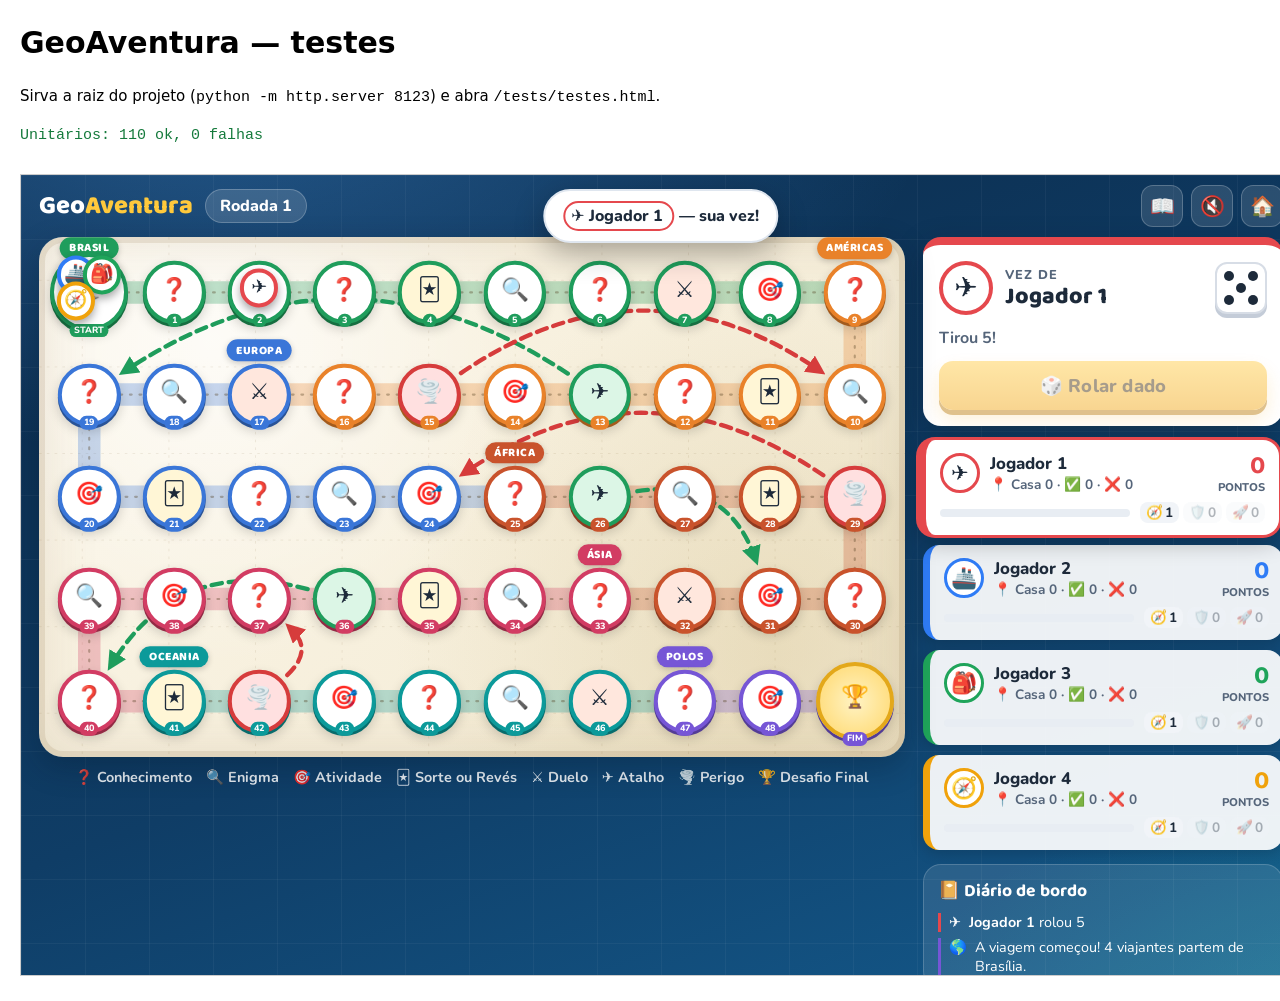
==== tests/testes.html @ 306ca507 "GeoAventura: jogo de tabuleiro de Geografia para 2 a 4 jogadores Site estatico (HTML/CSS/JS sem buil" ====
<!doctype html>
<html lang="pt-BR">
<head>
<meta charset="utf-8">
<title>GeoAventura — testes</title>
<style>
  body { font: 15px/1.5 system-ui, sans-serif; margin: 20px; }
  .ok { color: #157a3c; } .fail { color: #b42318; font-weight: bold; }
  iframe { width: 1280px; height: 800px; border: 1px solid #ccc; margin-top: 12px; }
</style>
</head>
<body>
<h1>GeoAventura — testes</h1>
<p>Sirva a raiz do projeto (<code>python -m http.server 8123</code>) e abra <code>/tests/testes.html</code>.</p>
<pre id="out"></pre>
<iframe id="game" src="../public/index.html"></iframe>
<script src="../public/js/data.js"></script>
<script src="../public/js/engine.js"></script>
<script>
(function () {
  var out = document.getElementById("out");
  var fails = 0, passes = 0;
  function line(t, cls) { var s = document.createElement("span"); s.className = cls || ""; s.textContent = t + "\n"; out.appendChild(s); }
  function ok(cond, msg) { if (cond) { passes++; } else { fails++; line("FALHA: " + msg, "fail"); } }
  function seeded(seed) { return function () { seed = (seed * 1664525 + 1013904223) % 4294967296; return seed / 4294967296; }; }

  var E = window.GeoEngine, D = window.GEO_DATA;

  // ---------- testes unitários do motor ----------
  var board = E.buildBoard();
  ok(board.length === 50, "tabuleiro com 50 casas");
  ok(board[0].type === "inicio" && board[49].type === "final", "início e fim");
  board.forEach(function (s) {
    if (s.to != null) {
      ok(s.type === "atalho" ? s.to > s.i : s.to < s.i, "direção da seta da casa " + s.i);
      ok(board[s.to].type !== "atalho" && board[s.to].type !== "perigo", "seta da casa " + s.i + " não cai em outra seta");
    }
  });
  ok(E.clampPos(-3) === 0 && E.clampPos(60) === 49, "clampPos");

  var rnd = seeded(42);
  var counts = {};
  for (var i = 0; i < 6000; i++) { var r = E.rollDie(rnd); counts[r] = (counts[r] || 0) + 1; }
  ok(Object.keys(counts).length === 6 && Object.keys(counts).every(function (k) { return counts[k] > 800; }), "dado justo 1..6");

  var st = E.createGame([{ name: "A" }, { name: "B" }, { name: "C" }, { name: "D" }], { time: 30, level: "misto" });
  ok(st.players[0].items.bussola === 1, "começa com 1 bússola");
  var seen = {};
  for (i = 0; i < D.quiz.length; i++) seen[E.pickQuiz(st, D, "br", rnd).q] = 1;
  ok(Object.keys(seen).length === D.quiz.length, "quiz não repete até esgotar o baralho");
  var brHits = 0;
  st.used = {};
  for (i = 0; i < 20; i++) if (E.pickQuiz(st, D, "br", rnd).r === "br") brHits++;
  ok(brHits >= 8, "maioria das perguntas na casa do Brasil é do Brasil (" + brHits + "/20)");
  st.settings.level = "facil"; st.used = {};
  for (i = 0; i < 40; i++) ok(E.pickQuiz(st, D, "eu", rnd).d <= 2, "nível fácil só traz d<=2");
  st.settings.level = "dificil"; st.used = {};
  for (i = 0; i < 40; i++) ok(E.pickQuiz(st, D, "as", rnd).d >= 2, "nível desafiador só traz d>=2");
  st.used = {};
  ok(E.pickQuiz(st, D, null, rnd, { minD: 3 }).d === 3, "desafio final é difícil");

  var p = st.players[0];
  p.points = 50;
  E.applyEffect(st, p, { pts: -100 }, rnd);
  ok(p.points === 0, "pontos não ficam negativos");
  p.items.turbo = 3;
  var fx = E.applyEffect(st, p, { item: "turbo" }, rnd);
  ok(p.items.turbo === 3 && p.points === 50 && fx.notes.length === 1, "mochila cheia vira +50");
  p.items = { bussola: 0, escudo: 0, turbo: 0 }; p.points = 80;
  E.applyEffect(st, p, { loseItem: true }, rnd);
  ok(p.points === 30, "perder item sem itens custa 50 pontos");
  ok(!E.useShield(p), "sem escudo não bloqueia");
  p.items.escudo = 1;
  ok(E.useShield(p) && p.items.escudo === 0, "escudo bloqueia e é consumido");
  st.players.forEach(function (o) { o.points = 30; });
  p.points = 0;
  E.applyEffect(st, p, { collect: 50 }, rnd);
  ok(p.points === 90 && st.players[1].points === 0, "cartão-postal recolhe o que cada um tem");
  E.applyEffect(st, p, { extra: true }, rnd);
  st.current = 0;
  ok(E.nextTurn(st) === 0 && !st.extraTurn, "jogada extra mantém o jogador");
  ok(E.nextTurn(st) === 1, "turno avança");
  st.current = 3; var round = st.round;
  E.nextTurn(st);
  ok(st.current === 0 && st.round === round + 1, "rodada incrementa");
  st.winner = 2;
  ok(E.ranking(st)[0].id === 2, "vencedor lidera o ranking");

  line("Unitários: " + passes + " ok, " + fails + " falhas", fails ? "fail" : "ok");

  // ---------- partida completa automatizada (clica na interface real) ----------
  var frame = document.getElementById("game");
  frame.addEventListener("load", function () {
    var w = frame.contentWindow, d = frame.contentDocument;
    var errors = [];
    w.addEventListener("error", function (e) { errors.push(e.message); });
    var origErr = w.console.error;
    w.console.error = function () { errors.push([].join.call(arguments, " ")); origErr.apply(w.console, arguments); };
    try { w.localStorage.clear(); } catch (e) { /* ok */ }
    w.Sfx.setEnabled(false);
    var arnd = seeded(7);
    var steps = 0, kinds = {};
    function q(s) { return d.querySelector(s); }
    function qa(s) { return [].slice.call(d.querySelectorAll(s)); }
    function click(el) { if (el) { el.click(); return true; } return false; }

    click(q('#count-picker button[data-n="4"]'));
    q("#opt-time").value = "20";
    click(q("#btn-start"));

    var timer = setInterval(function () {
      steps++;
      var gs = w.__geo.state;
      if (q("#screen-end.active")) {
        clearInterval(timer);
        var winner = gs.players[gs.winner];
        ok(winner && winner.pos === 49, "vencedor está na casa 49");
        ok(errors.length === 0, "sem erros de JavaScript: " + errors.join(" | "));
        ok(qa("#podium .pod").length === 3, "pódio com 3 lugares");
        ok(qa("#end-stats tbody tr").length === 4, "tabela final com 4 jogadores");
        line("Partida automatizada: vencedor " + winner.name + " na rodada " + gs.round + " · desafios vistos: " + JSON.stringify(kinds), "ok");
        done();
        return;
      }
      if (steps > 40000) { clearInterval(timer); ok(false, "partida não terminou (casa do líder: " + Math.max.apply(null, gs.players.map(function (p) { return p.pos; })) + ")"); done(); return; }
      var modal = q(".modal");
      if (modal) {
        var badge = q(".m-badge");
        if (badge && !modal.dataset.visto) {
          modal.dataset.visto = "1";
          var k = badge.textContent.trim();
          kinds[k] = (kinds[k] || 0) + 1;
        }
        if (click(q("[data-continue]"))) return;
        var duel = qa(".duel-btn"); if (duel.length) return click(duel[Math.floor(arnd() * duel.length)]);
        var opts = qa(".opt:not(:disabled)"); if (opts.length) return click(opts[Math.floor(arnd() * opts.length)]);
        var vf = qa(".vf-btn"); if (vf.length && !q(".vf-feedback.ok, .vf-feedback.bad")) return click(vf[Math.floor(arnd() * 2)]);
        var chips = qa(".chip-btn:not(:disabled)"); if (chips.length) return click(chips[0]);
        var conf = q(".m-foot .btn-primary:not(:disabled)"); if (conf) return click(conf);
        return;
      }
      var roll = q("#btn-roll:not(:disabled)");
      if (roll) {
        if (arnd() < 0.3) click(q("#btn-turbo:not(:disabled)"));
        click(roll);
      }
    }, 60);
  });

  function done() {
    line("TOTAL: " + passes + " ok, " + fails + " falhas", fails ? "fail" : "ok");
    document.title = fails ? "RESULT:FAIL" : "RESULT:PASS";
    document.body.setAttribute("data-result", fails ? "fail" : "pass");
  }
})();
</script>
</body>
</html>
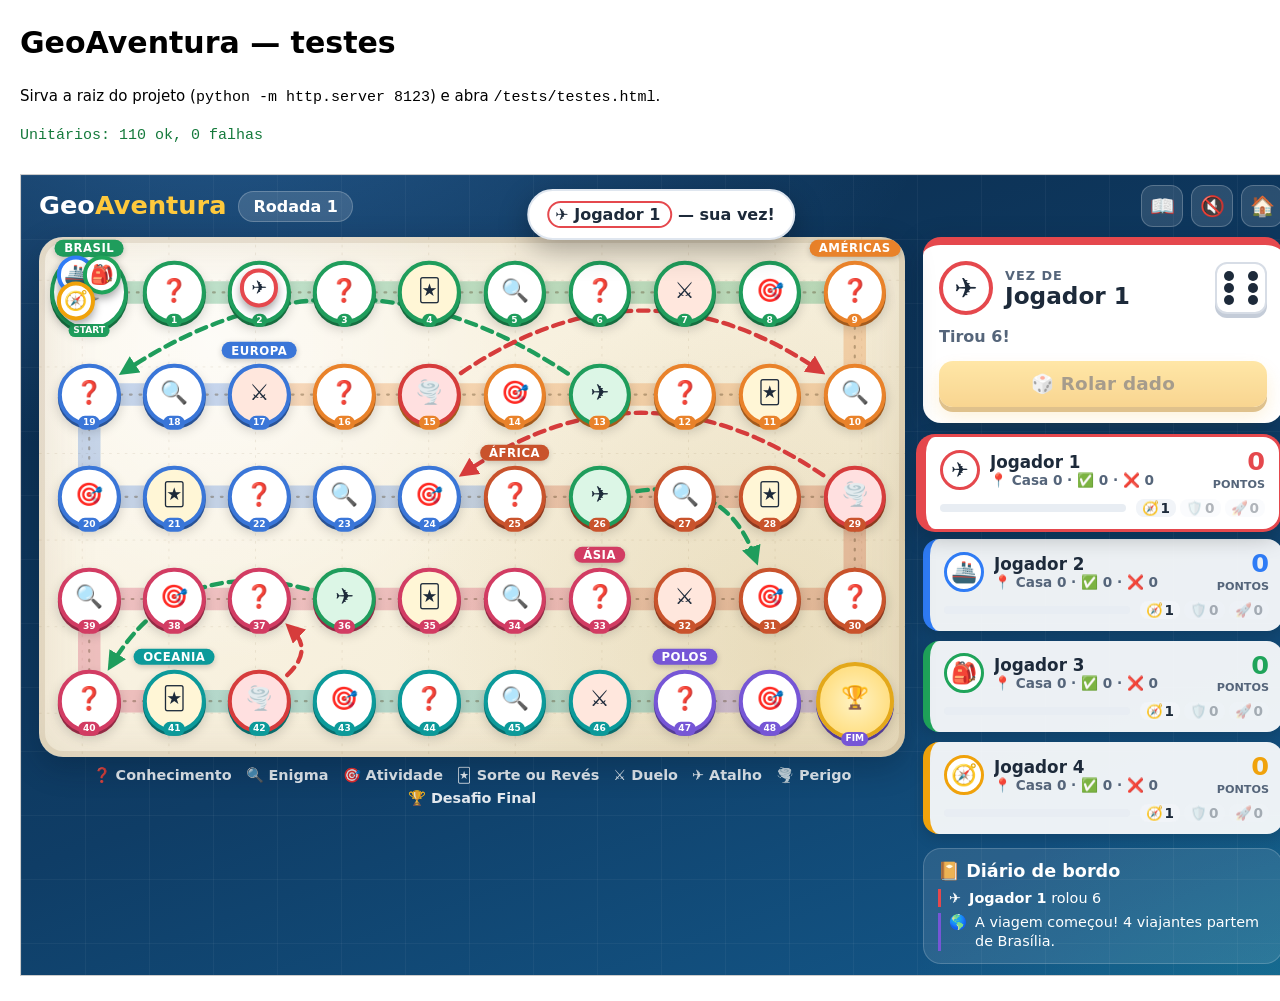
==== commit 1f546e41: "Seguranca: cabecalhos HTTP (CSP etc.) e validacao do jogo salvo - render.yaml/vercel.json: CSP, X-Fr" ====
--- a/tests/testes.html
+++ b/tests/testes.html
@@ -96,7 +96,30 @@
     w.addEventListener("error", function (e) { errors.push(e.message); });
     var origErr = w.console.error;
     w.console.error = function () { errors.push([].join.call(arguments, " ")); origErr.apply(w.console, arguments); };
+    d.addEventListener("securitypolicyviolation", function (e) { errors.push("CSP bloqueou " + e.blockedURI + " (" + e.violatedDirective + ")"); });
     try { w.localStorage.clear(); } catch (e) { /* ok */ }
+
+    // ---------- salvamento adulterado ----------
+    var S = w.__geo.sanitizeSave;
+    function base() {
+      return { v: 1, current: 1, round: 3, settings: { time: 30, level: "misto" }, used: { quiz: [1, 2] }, extraTurn: false, winner: null, lastActivity: "vf",
+        log: [{ a: "✈️", c: "#e5484d", n: "Ana", t: "rolou 4" }],
+        players: [0, 1].map(function (i) { return { name: "P" + i, color: "#e5484d", avatar: "✈️", pos: 10, points: 100, skip: 0, items: { bussola: 1, escudo: 0, turbo: 2 }, stats: { acertos: 1, erros: 2 } }; }) };
+    }
+    var good = S(base());
+    ok(good && good.players.length === 2 && good.current === 1 && good.log.length === 1, "salvamento válido é aceito");
+    var bad = base(); bad.players[0].avatar = '<img src=x onerror=alert(1)>';
+    ok(S(bad) === null, "avatar com HTML é rejeitado");
+    bad = base(); bad.players[0].color = 'red;background:url(//evil)';
+    ok(S(bad) === null, "cor com CSS injetado é rejeitada");
+    bad = base(); bad.players[1].pos = "10";
+    ok(S(bad) === null, "posição não numérica é rejeitada");
+    bad = base(); bad.log.push({ a: "<b>", c: "#000000", n: "x", t: "y" });
+    ok(S(bad).log.length === 1, "entrada de diário adulterada é descartada");
+    bad = base(); bad.players[0].pos = 999; bad.players[0].items.turbo = 50; bad.current = 9; bad.settings.time = 5; bad.hack = true;
+    var fixed = S(bad);
+    ok(fixed.players[0].pos === 49 && fixed.players[0].items.turbo === 3 && fixed.current === 1 && fixed.settings.time === 30 && !("hack" in fixed), "valores fora do limite são corrigidos");
+    ok(S(null) === null && S({ v: 2 }) === null && S(Object.assign(base(), { players: [] })) === null, "lixo é rejeitado");
     w.Sfx.setEnabled(false);
     var arnd = seeded(7);
     var steps = 0, kinds = {};
@@ -123,6 +146,12 @@
         return;
       }
       if (steps > 40000) { clearInterval(timer); ok(false, "partida não terminou (casa do líder: " + Math.max.apply(null, gs.players.map(function (p) { return p.pos; })) + ")"); done(); return; }
+      if (steps === 300) {
+        var real = JSON.parse(w.localStorage.getItem("geoaventura:partida:v1"));
+        var clean = S(real);
+        ok(clean && clean.players.length === 4 && clean.round === real.round && clean.used.quiz.length === real.used.quiz.length,
+          "salvamento real do meio da partida é aceito pela validação");
+      }
       var modal = q(".modal");
       if (modal) {
         var badge = q(".m-badge");
